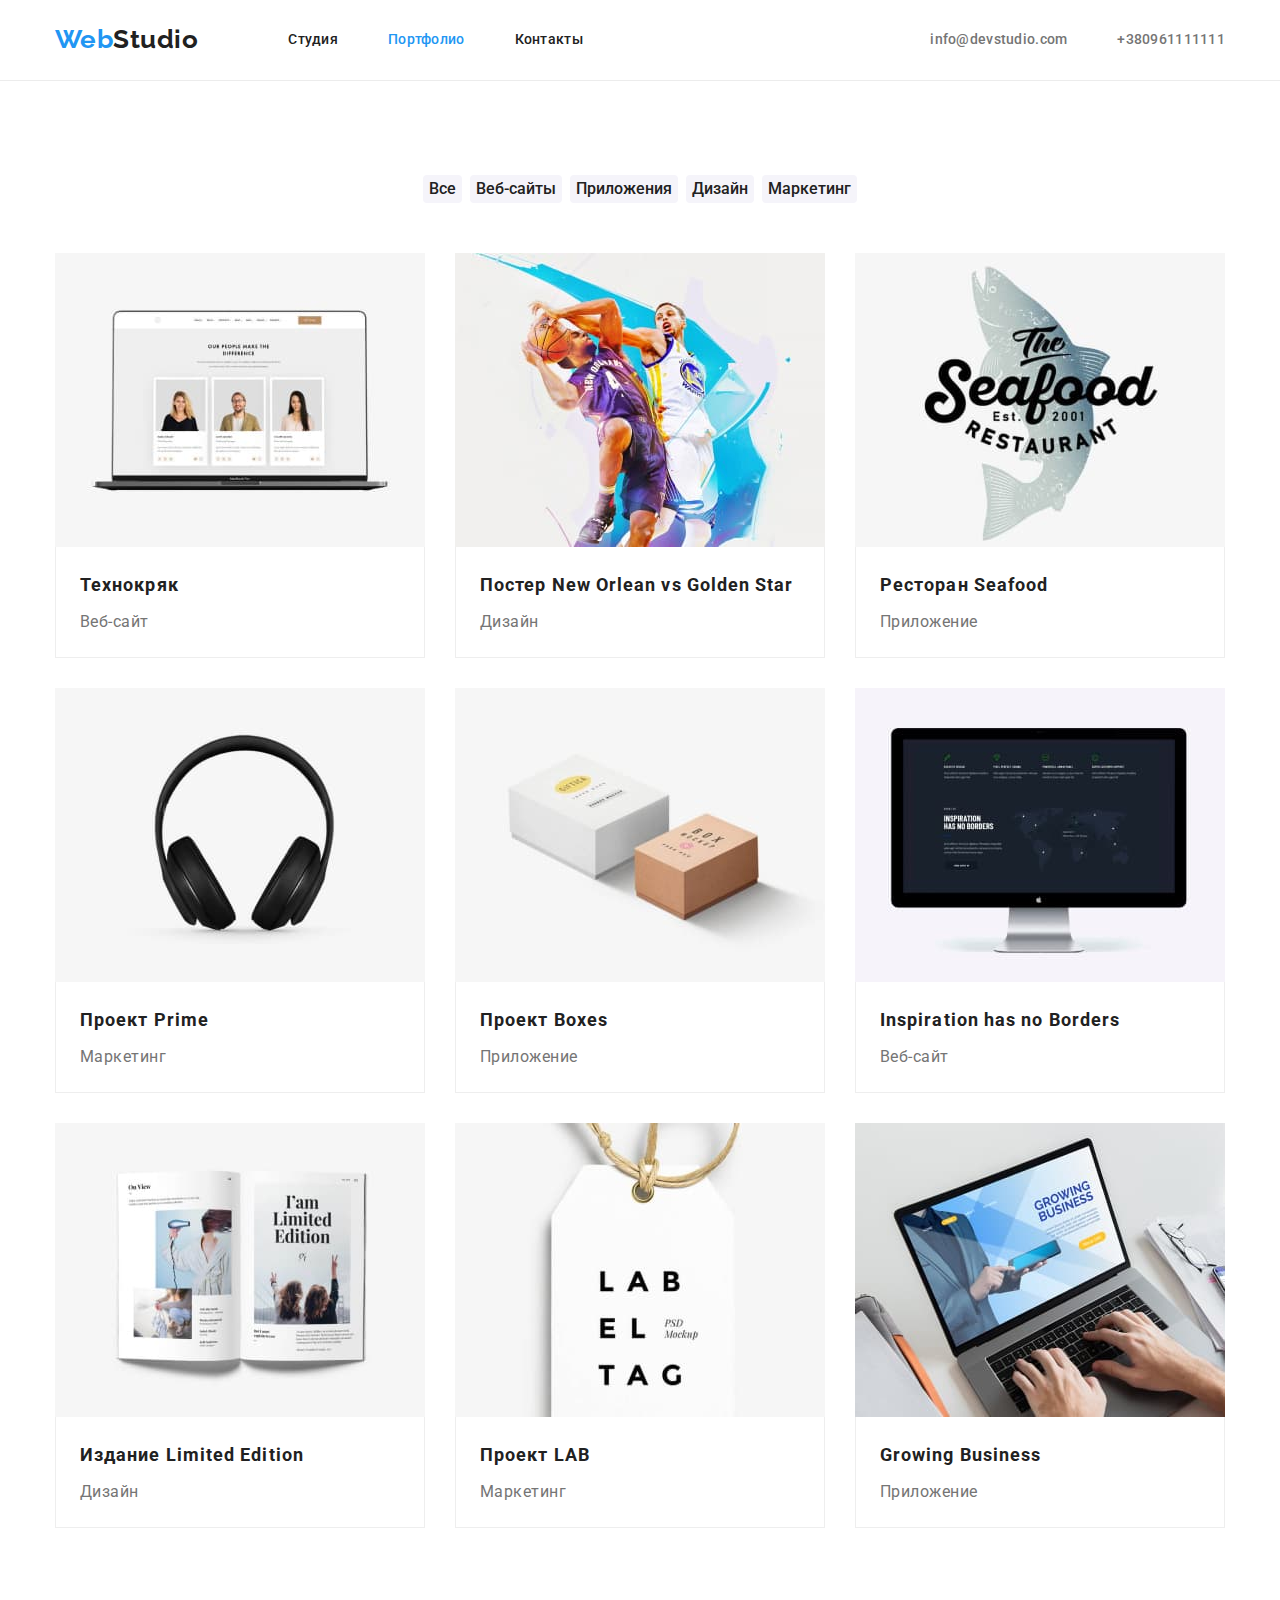
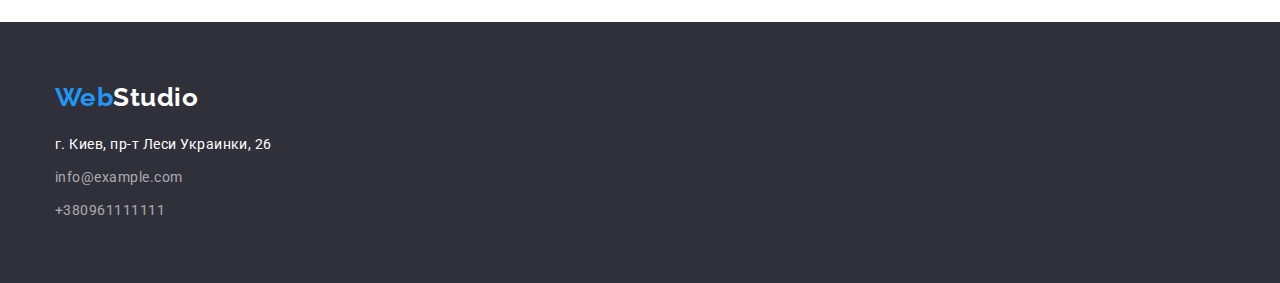
==== portfolio.html @ 136fb444 "first commit" ====
<!DOCTYPE html>
<html lang="ru">
  <head class="head">
    <meta charset="UTF-8" />
    <meta http-equiv="X-UA-Compatible" content="IE=edge" />
    <meta name="viewport" content="width=device-width, initial-scale=1.0" />
    <title>WebStudio</title>
    <link rel="preconnect" href="https://fonts.googleapis.com" />
    <link rel="preconnect" href="https://fonts.gstatic.com" crossorigin />
    <link
      href="https://fonts.googleapis.com/css2?family=Raleway:wght@700&family=Roboto:wght@400;500;700;900&display=swap"
      rel="stylesheet"
    />
    <link rel="stylesheet" href="./css/modern-normalize.css" />
    <link rel="stylesheet" href="./css/styles.css" />
  </head>

  <body class="body">
    <!---Шапка сайта-->
    <header class="header">
      <div class="container main-nav">
        <nav class="nav">
          <a href="/" class="logo"> <span class="logo-accent">Web</span>Studio</a>
          <ul class="site-nav">
            <li class="site-nav-item">
              <a href="./index.html" class="site-nav-link">Студия</a>
            </li>
            <li class="site-nav-item">
              <a href="./portfolio.html" class="site-nav-link link current">Портфолио</a>
            </li>
            <li class="site-nav-item"><a href="" class="site-nav-link">Контакты</a></li>
          </ul>
        </nav>
        <ul class="auth-nav">
          <li class="auth-nav-item">
            <a href="mailto:info@devstudio.com" class="auth-nav-link">info@devstudio.com</a>
          </li>
          <li class="auth-nav-item">
            <a href="tel:+380961111111" class="auth-nav-link">+380961111111</a>
          </li>
        </ul>
      </div>
    </header>

    <!-- Main -->
    <main>
      <section class="section">
        <div class="container">
          <h1 class="visually-hidden">Проекты</h1>
          <ul class="buttons-list">
            <li class="item-button">
              <button type="button" class="button secondary">Все</button>
            </li>

            <li class="item-button">
              <button type="button" class="button secondary">Веб-сайты</button>
            </li>

            <li class="item-button">
              <button type="button" class="button secondary">Приложения</button>
            </li>

            <li class="item-button">
              <button type="button" class="button secondary">Дизайн</button>
            </li>

            <li class="item-button">
              <button type="button" class="button secondary">Маркетинг</button>
            </li>
          </ul>

          <ul class="project-list list">
            <li class="item-project">
              <a href="" class="link-project"
                ><img src="./images/img-8.jpeg" alt="Веб-сайт" width="370" />
                <div class="title-item">
                  <h2 class="project-title">Технокряк</h2>
                  <p class="project">Веб-сайт</p>
                </div>
              </a>
            </li>

            <li class="item-project">
              <a href="" class="link-project"
                ><img src="./images/img-9.jpeg" alt="Дизайн-макет" width="370" />
                <div class="title-item">
                  <h2 class="project-title">Постер New Orlean vs Golden Star</h2>
                  <p class="project">Дизайн</p>
                </div>
              </a>
            </li>

            <li class="item-project">
              <a href="" class="link-project"
                ><img src="./images/img-10.jpeg" alt="Лого приложения для ресторана" width="370" />
                <div class="title-item">
                  <h2 class="project-title">Ресторан Seafood</h2>
                  <p class="project">Приложение</p>
                </div>
              </a>
            </li>

            <li class="item-project">
              <a href="" class="link-project"
                ><img src="./images/img-11.jpeg" alt="Наушники" width="370" />
                <div class="title-item">
                  <h2 class="project-title">Проект Prime</h2>
                  <p class="project">Маркетинг</p>
                </div>
              </a>
            </li>

            <li class="item-project">
              <a href="" class="link-project"
                ><img src="./images/img-12.jpeg" alt="Две коробочки" width="370" />
                <div class="title-item">
                  <h2 class="project-title">Проект Boxes</h2>
                  <p class="project">Приложение</p>
                </div>
              </a>
            </li>

            <li class="item-project">
              <a href="" class="link-project"
                ><img src="./images/img-13.jpeg" alt="Веб-сайт" width="370" />
                <div class="title-item">
                  <h2 class="project-title">Inspiration has no Borders</h2>
                  <p class="project">Веб-сайт</p>
                </div>
              </a>
            </li>

            <li class="item-project">
              <a href="" class="link-project"
                ><img src="./images/img-14.jpeg" alt="Журнал" width="370" />
                <div class="title-item">
                  <h2 class="project-title">Издание Limited Edition</h2>
                  <p class="project">Дизайн</p>
                </div>
              </a>
            </li>

            <li class="item-project">
              <a href="" class="link-project"
                ><img src="./images/img-15.jpeg" alt="Бейдж" width="370" />
                <div class="title-item">
                  <h2 class="project-title">Проект LAB</h2>
                  <p class="project">Маркетинг</p>
                </div>
              </a>
            </li>

            <li class="item-project">
              <a href="" class="link-project"
                ><img src="./images/img-16.jpeg" alt="Робота за ноутбуком" width="370" />
                <div class="title-item">
                  <h2 class="project-title">Growing Business</h2>
                  <p class="project">Приложение</p>
                </div>
              </a>
            </li>
          </ul>
        </div>
      </section>
    </main>

    <!-- Футер -->
    <footer class="footer">
      <div class="container">
        <a href="/" class="logo-footer link"> <span class="logo-accent">Web</span>Studio</a>
        <address class="address">
          <ul class="list-footer">
            <li class="item-footer">
              <a
                class="map link"
                href="https://goo.gl/maps/qB4iPWVN4ftwvtJb9"
                target="_blank"
                rel="noopener noreferrer"
              >
                г. Киев, пр-т Леси Украинки, 26</a
              >
            </li>
            <li class="item-footer-mail">
              <a href="mailto:info@example.com" class="footer-cont-link">info@example.com</a>
            </li>
            <li class="item-footer-phone">
              <a href="tel:+380961111111" class="footer-cont-link">+380961111111</a>
            </li>
          </ul>
        </address>
      </div>
    </footer>
  </body>
</html>
---- css/styles.css ----
:root {
  --primary-padding: 94px;

  --primary-text-color: #757575;
  --title-text-color: #212121;
  --accent-color: #2196f3;
  --primary-white-color: #ffffff;
}

.body {
  background-color: var(--primary-white-color);
  color: var(--primary-text-color);
  font-family: roboto, sans-serif;
  letter-spacing: 0.03em;
}

.item {
  list-style: none;
}

/* Utility */
p,
ul,
h1,
h2,
h3,
h4,
h5,
h6 {
  margin: 0;
}

ul {
  list-style: none;
  padding: 0;
}

.section {
  padding-top: 94px;
  padding-bottom: 94px;
}

.list {
  padding: 0;
  margin: 0;
  list-style: none;
}

.button {
  cursor: pointer;
}

.container {
  margin-left: auto;
  margin-right: auto;
  width: 1200px;
  padding-left: 15px;
  padding-right: 15px;


}

img {
  display: block;
  max-width: 100%;
  height: auto;
}

*,
*::before,
*::after {
  box-sizing: border-box;
}

/* Header Logo */
.header {
  border-bottom: 1px solid #ececec;
}

.logo {
  display: flex;
  margin-right: 90px;
  color: var(--title-text-color);
  font-family: raleway, sans-serif;
  font-weight: 700;
  font-size: 26px;
  line-height: 1.19;
  text-decoration: none;
}
.logo-accent {
  color: var(--accent-color);
}

/* nav */
.nav {
  display: flex;
}

/* Site nav */
.site-nav {
  display: flex;
  margin-right: auto;
}
.site-nav-item:not(:last-child) {
  margin-right: 50px;
}

.site-nav-link,
.auth-nav-link {
  display: block;
  padding-top: 32px;
  padding-bottom: 32px;

  letter-spacing: 0.02em;
  font-family: Roboto;
  font-style: normal;
  font-weight: 500;
  font-size: 14px;
  line-height: 1.14;
  text-decoration: none;
}

.site-nav-link {
  color: var(--title-text-color);
}

.auth-nav-link {
  color: var(--primary-text-color);
}

.site-nav-link:hover,
.auth-nav-link:hover,
.site-nav-link:focus,
.auth-nav-link:focus {
  color: var(--accent-color);
}

/* Auth nav */
.auth-nav {
  display: flex;
}
.auth-nav-item:not(:last-child) {
  margin-right: 50px;
}

/* Container main-nav */
.main-nav,
.nav {
  align-items: center;
  display: flex;
}
.main-nav {
  justify-content: space-between;
}

.section-title {
  color: var(--title-text-color);
  font-weight: 700;
  font-size: 36px;
  line-height: 1.17;
  text-align: center;
}

.team-member {
  color: var(--title-text-color);
}

.site-nav .link.current {
  color: var(--accent-color);
}

/* Hero */
.hero {
  max width: 1600px;
  padding: 200px 0;

  background-color: #2f303a;
  text-align: center;
}

.hero-title {
  margin-bottom: 30px;

  color: var(--primary-white-color);
  font-weight: 900;
  font-size: 44px;
  line-height: 1.36;
  letter-spacing: 0.06em;
  text-transform: uppercase;
}

.hero-button {

  background-color: var(--accent-color);
  color: var(--primary-white-color);
  cursor: pointer;
  border-color: transparent;
  letter-spacing: 0.06em;
  box-shadow: 0px 4px 4px rgba(0, 0, 0, 0.15);
  border-radius: 4px;
  font-weight: 700;
  font-size: 16px;
  line-height: 1.88;
}

.hero-button:focus,
.hero-button:hover {
  background-color: #188ce8;
}

/* features */

.visually-hidden {
  position: absolute;
  white-space: nowrap;
  width: 1px;
  height: 1px;
  overflow: hidden;
  border: 0;
  padding: 0;
  clip: rect(0 0 0 0);
  clip-path: inset(50%);
  margin: -1px;
}

.feature {
  display: flex;
}

.feature-item {
  width: 270px;
  margin-right: 30px;
}

.feature-item:last-child {
  margin-right: 0;
}

.feature-title {
  margin-bottom: 10px;

  color: var(--title-text-color);
  font-weight: 700;
  font-size: 14px;
  line-height: 1.14;
  text-transform: uppercase;
}
.feature-text {
  color: var(--primary-text-color);
  font-size: 14px;
  line-height: 2;
}

/* What we do */
.works-section {
  padding-top: 0;
}

.section-title {
  margin-bottom: 50px;
}

.works {
  display: flex;
}

.works .item {
  width: 370px;
  margin-right: 30px;
}

.works .item:nth-child(3n) {
  margin-right: 0;
}


/* Our team */
.team {
  width: 100%;
  background-color: #f5f4fa;
}

.section-title.team {
  padding-top: var(--primary-padding);
}

.list-team {
  display: flex;
}

.team-item{
  width: 270px;
  margin-right: 30px;

  box-shadow: 0px 1px 3px rgba(0, 0, 0, 0.12), 0px 1px 1px rgba(0, 0, 0, 0.14), 0px 2px 1px rgba(0, 0, 0, 0.2);
  border-radius: 0px 0px 4px 4px;
  background-color: #fff;
}

.team-item:last-child{
  margin-right: 0;
}

.team-text {
  padding-top: 30px;
  padding-bottom: 30px;
}

.team-member {
  margin-bottom: 10px;

  font-weight: 500;
  font-size: 16px;
  line-height: 1.19;
  text-align: center;
}
.position {

  font-size: 16px;
  line-height: 1.19;
  text-align: center;
}

/* Projects */
.buttons-list {
  display: block;
  display: flex;
  flex-wrap: wrap;
  justify-content: center;
    margin-bottom: 50px;

}

.item-button {
  margin-right: 8px;
}
.item-button:last-child {
  margin-right: 0;
}



.button.secondary {
  color: var(--title-text-color);
  background-color: #f5f4fa;
  font-weight: 500;
  font-size: 16px;
  line-height: 1.63;
  border-radius: 4px;
}

.button.secondary:hover,
.button.secondary:focus {
  background-color: var(--accent-color);
  color: var(--primary-white-color);
}
.button.secondary {
  cursor: pointer;
  border-radius: 4px;
  border: transparent;
}

.project-list .link-project {
  text-decoration: none;
}

.project-list {
  display: flex;
  flex-wrap: wrap;
}

.title-item {
  padding: 20px 24px;
  border-right: 1px solid #eeeeee;
  border-bottom: 1px solid #eeeeee;
  border-left: 1px solid #eeeeee;
}

.item-project {
  margin-right: 30px;
  margin-bottom: 30px;
}

.item-project:nth-child(3n) {
  margin-right: 0;
}

.item-project:nth-last-child(-n + 3) {
  margin-bottom: var(--primary-margin-bottom);
}

.project-list h2 {
  color: var(--title-text-color);
  font-weight: 700;
  font-size: 18px;
  line-height: 2;
  letter-spacing: 0.06em;
}
.project {
  margin-top: 4px;
  color: var(--primary-text-color);
  font-size: 16px;
  line-height: 1.88;
}

/* footer */
.logo-footer {
  margin-bottom: 20px;
  display: inline-block;
  color: var(--primary-white-color);
  text-decoration: none;
}

.footer {
padding: 60px 0;
background-color: #2f303a;
background-size: cover;}

.logo-footer,
.logo-accent {
  font-family: Raleway;
  font-weight: 700;
  font-size: 26px;
  line-height: calc(31 / 26);
}

.map {
  margin-bottom: 9px;

  color: var(--primary-white-color);
  font-style: normal;
  font-size: 14px;
  line-height: 1.71;
  text-decoration: none;
}

.item-footer {
  margin-bottom: 9px;
}

.item-footer-mail {
  margin-bottom: 9px;
}

.footer-cont-link {
  text-decoration: none;
    color: rgba(255, 255, 255, 0.6);
  font-style: normal;
  font-size: 14px;
  line-height: 1.71;

}


/* основной цвет заголовков: #212121; */
/* основной цвет текста : #757575; */
/* белый : #FFFFFF */
/* акцент : #2196F3 */
/* фон футера : #2F303A */
/* вторичный цвет фона background: #F5F4FA;
 */ ;
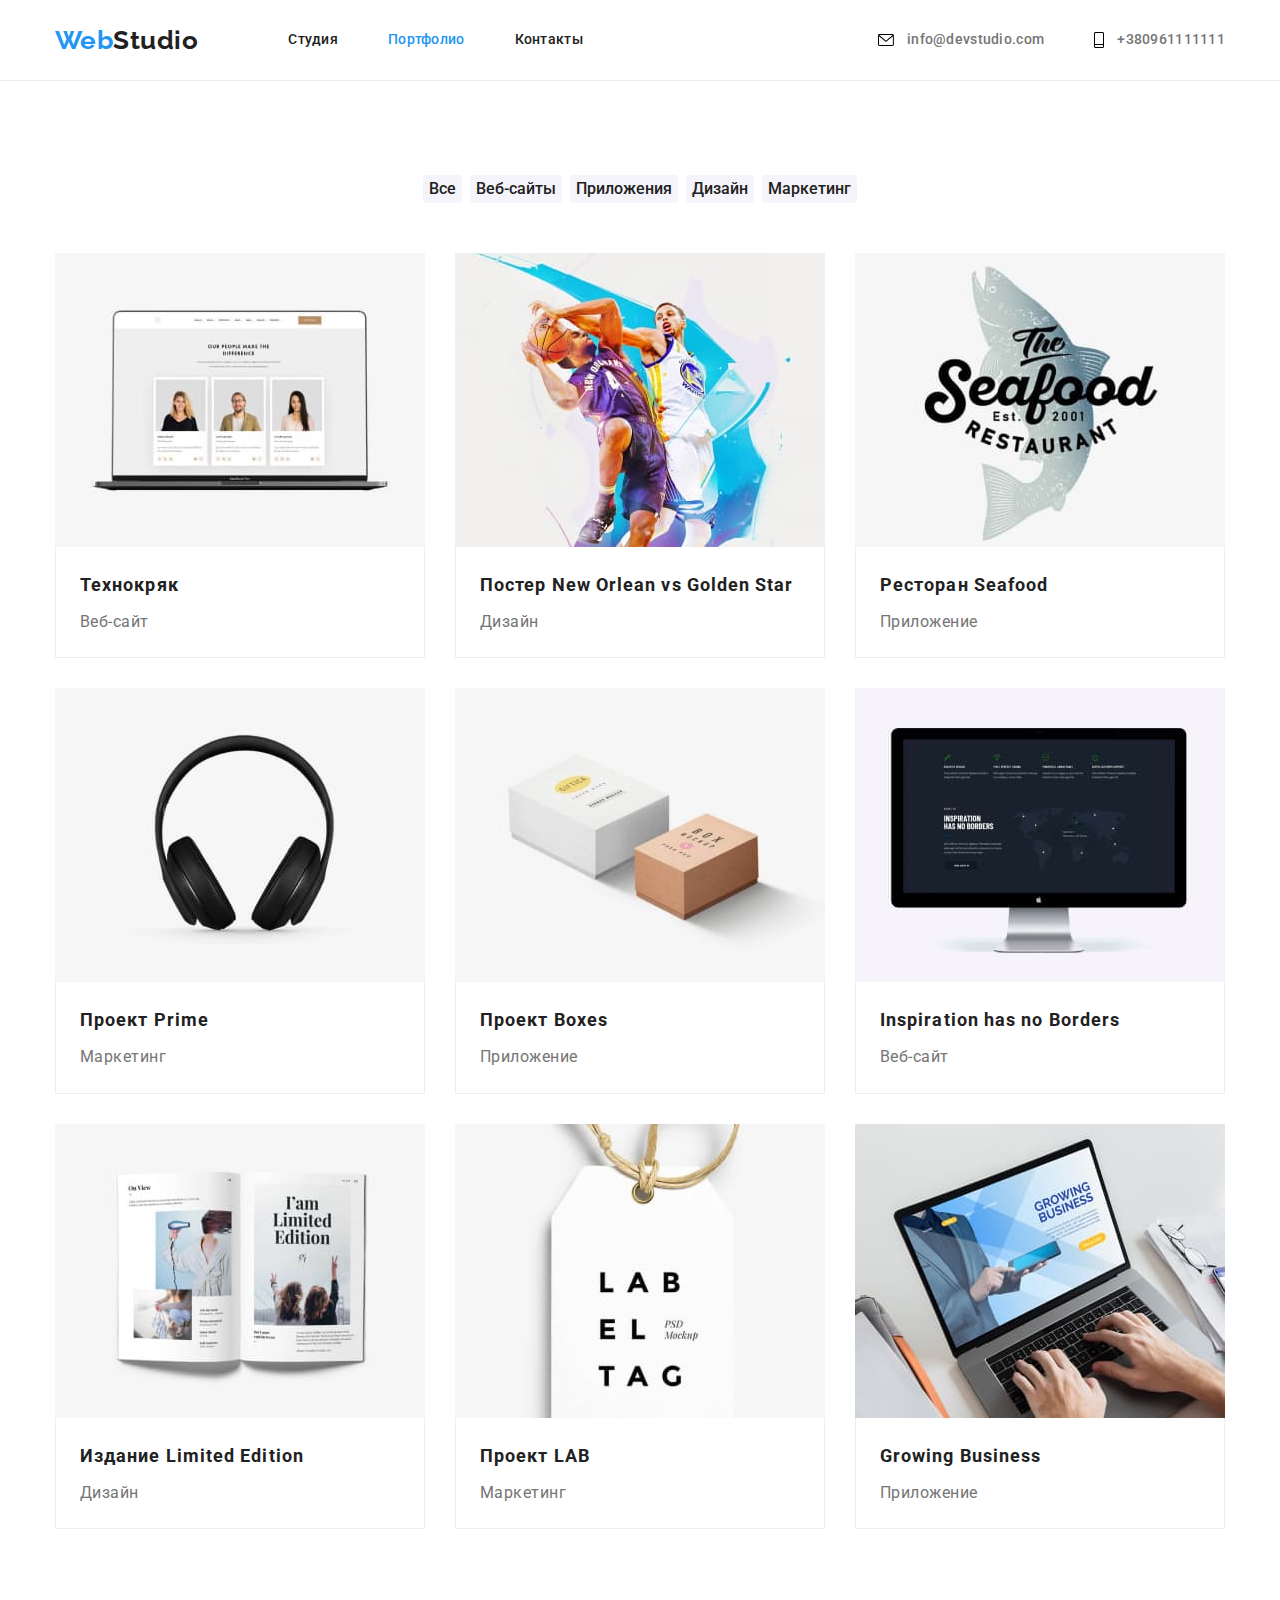
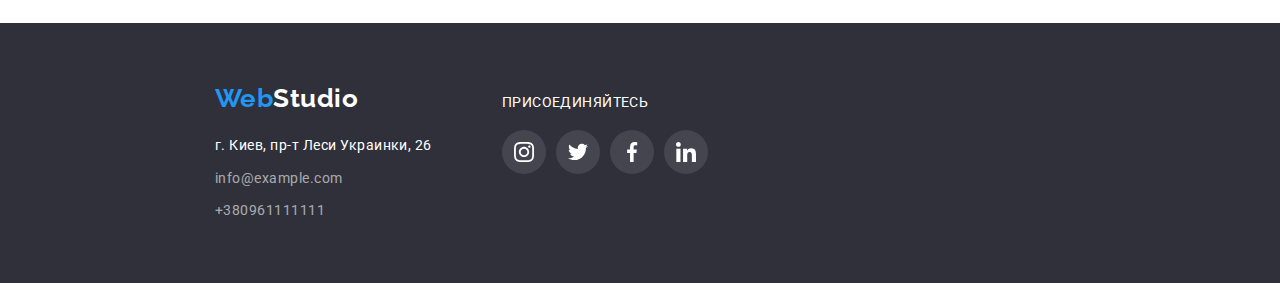
==== commit 95738b39: "Finish" ====
--- a/portfolio.html
+++ b/portfolio.html
@@ -4,7 +4,7 @@
     <meta charset="UTF-8" />
     <meta http-equiv="X-UA-Compatible" content="IE=edge" />
     <meta name="viewport" content="width=device-width, initial-scale=1.0" />
-    <title>WebStudio</title>
+    <title>Portfolio</title>
     <link rel="preconnect" href="https://fonts.googleapis.com" />
     <link rel="preconnect" href="https://fonts.gstatic.com" crossorigin />
     <link
@@ -33,10 +33,20 @@
         </nav>
         <ul class="auth-nav">
           <li class="auth-nav-item">
-            <a href="mailto:info@devstudio.com" class="auth-nav-link">info@devstudio.com</a>
+            <a href="mailto:info@devstudio.com" class="auth-nav-link">
+              <svg class="icon-envelope" width="16" height="12">
+                <use href="./images/icons.svg#icon-envelope"></use>
+              </svg>
+              info@devstudio.com</a
+            >
           </li>
           <li class="auth-nav-item">
-            <a href="tel:+380961111111" class="auth-nav-link">+380961111111</a>
+            <a href="tel:+380961111111" class="auth-nav-link">
+              <svg class="icon-phone" width="10" height="16">
+                <use href="./images/icons.svg#icon-phone"></use>
+              </svg>
+              +380961111111</a
+            >
           </li>
         </ul>
       </div>
@@ -166,28 +176,59 @@
 
     <!-- Футер -->
     <footer class="footer">
-      <div class="container">
-        <a href="/" class="logo-footer link"> <span class="logo-accent">Web</span>Studio</a>
-        <address class="address">
-          <ul class="list-footer">
-            <li class="item-footer">
-              <a
-                class="map link"
-                href="https://goo.gl/maps/qB4iPWVN4ftwvtJb9"
-                target="_blank"
-                rel="noopener noreferrer"
-              >
-                г. Киев, пр-т Леси Украинки, 26</a
-              >
-            </li>
-            <li class="item-footer-mail">
-              <a href="mailto:info@example.com" class="footer-cont-link">info@example.com</a>
-            </li>
-            <li class="item-footer-phone">
-              <a href="tel:+380961111111" class="footer-cont-link">+380961111111</a>
-            </li>
-          </ul>
-        </address>
+      <div class="container-footer">
+        <div class="container-adress">
+          <a class="logo-footer link" href=""> <span class="logo-accent">Web</span>Studio</a>
+          <address class="address">
+            <ul class="list-footer">
+              <li class="item-footer">
+                <a
+                  class="map link"
+                  href="https://goo.gl/maps/qB4iPWVN4ftwvtJb9"
+                  target="_blank"
+                  rel="noopener noreferrer"
+                >
+                  г. Киев, пр-т Леси Украинки, 26</a
+                >
+              </li>
+              <li class="item-footer-mail">
+                <a href="mailto:info@example.com" class="footer-cont-link">info@example.com</a>
+              </li>
+              <li class="item-footer-phone">
+                <a href="tel:+380961111111" class="footer-cont-link">+380961111111</a>
+              </li>
+            </ul>
+          </address>
+        </div>
+        <div class="socialnets-container">
+          <p class="footer-text">присоединяйтесь</p>
+          <ul class="list-netsfooter">
+            <li class="item-netsfooter">
+              <a class="link-netsfooter" href=""
+                ><svg class="icon-footer" width="20" height="20">
+                  <use href="./images/icons.svg#icon-instagram"></use></svg
+              ></a>
+            </li>
+            <li class="item-netsfooter">
+              <a class="link-netsfooter" href=""
+                ><svg class="icon-footer" width="20" height="20">
+                  <use href="./images/icons.svg#icon-twitter"></use></svg
+              ></a>
+            </li>
+            <li class="item-netsfooter">
+              <a class="link-netsfooter" href=""
+                ><svg class="icon-footer" width="20" height="20">
+                  <use href="./images/icons.svg#icon-facebook"></use></svg
+              ></a>
+            </li>
+            <li class="item-netsfooter">
+              <a class="link-netsfooter" href=""
+                ><svg class="icon-footer" width="20" height="20">
+                  <use href="./images/icons.svg#icon-linkedin"></use></svg
+              ></a>
+            </li>
+          </ul>
+        </div>
       </div>
     </footer>
   </body>
--- a/css/styles.css
+++ b/css/styles.css
@@ -131,17 +131,34 @@
 .site-nav-link:hover,
 .auth-nav-link:hover,
 .site-nav-link:focus,
-.auth-nav-link:focus {
+.auth-nav-link:focus
+{
   color: var(--accent-color);
+  fill: var(--accent-color);
 }
 
 /* Auth nav */
 .auth-nav {
   display: flex;
-}
+  justify-content: center;
+}
+
 .auth-nav-item:not(:last-child) {
   margin-right: 50px;
 }
+
+.auth-nav-item {
+  display: flex;
+}
+
+.icon-phone,
+.icon-envelope {
+  vertical-align: middle;
+  margin-right: 10px;
+  align-items: bottom;
+  justify-content: flex-end;
+}
+
 
 /* Container main-nav */
 .main-nav,
@@ -161,10 +178,6 @@
   text-align: center;
 }
 
-.team-member {
-  color: var(--title-text-color);
-}
-
 .site-nav .link.current {
   color: var(--accent-color);
 }
@@ -172,9 +185,20 @@
 /* Hero */
 .hero {
   max width: 1600px;
+  height: 600px;
+  margin-left: auto;
+  margin-right: auto;
+    background-color: #2f303a;
+  background-image: linear-gradient(
+      rgba(47, 48, 58, 0.4),
+      rgba(47, 48, 58, 0.4)
+    ),
+    url("../images/img-17.jpeg");
+  background-position: center;
+  background-size: cover;
+  background-repeat: no-repeat;
+
   padding: 200px 0;
-
-  background-color: #2f303a;
   text-align: center;
 }
 
@@ -227,6 +251,16 @@
   display: flex;
 }
 
+.thumb {
+  display: flex;
+  margin-bottom: 30px;
+align-items: center;
+justify-content: center;
+    background-color: #f5f4fa;
+  border-radius: 4px;
+
+}
+
 .feature-item {
   width: 270px;
   margin-right: 30px;
@@ -274,7 +308,8 @@
 }
 
 
-/* Our team */
+/*--- Our team ---*/
+
 .team {
   width: 100%;
   background-color: #f5f4fa;
@@ -303,7 +338,7 @@
 
 .team-text {
   padding-top: 30px;
-  padding-bottom: 30px;
+  padding-bottom: 16px;
 }
 
 .team-member {
@@ -313,14 +348,91 @@
   font-size: 16px;
   line-height: 1.19;
   text-align: center;
-}
+  color: var(--title-text-color);
+}
+
 .position {
-
   font-size: 16px;
   line-height: 1.19;
   text-align: center;
 }
 
+.socialnets {
+  margin-bottom: 30px;
+  display: flex;
+  align-items: center;
+  justify-content: center;
+}
+
+.socialnet-link {
+  display: flex;
+  background-color: var(--primary-white-color);
+  width: 100%;
+  height: 100%;
+  align-items: center;
+  justify-content: center;
+  color: var(--primary-text-color);
+  border-radius: 50%;
+}
+
+.icon {  
+  fill: #AFB1B8;
+
+}
+
+.socialnet-link:hover,
+.socialnet-link:focus {
+  background-color: #2196f3;
+}
+
+.icon:hover,
+.icon:focus {
+  fill: var(--primary-white-color);
+}
+
+.socialnet-item {
+  width: 44px;
+  height: 44px;
+}
+
+
+/* Our clients */
+
+.list-clients {
+  display: flex;
+  align-items: center;
+  justify-content: center;
+}
+
+.thumb-client {
+    display: flex;
+align-items: center;
+justify-content: center;
+  width: 170px;
+height: 92px;
+border: 1px solid #AFB1B8;
+border-radius: 4px;
+}
+
+.thumb-client:hover,
+.thumb-client:focus {
+  border-color:var(--accent-color)
+}
+.link-client {
+  fill: #AFB1B8;
+}
+
+.link-client:hover,
+.link-client:focus {
+  fill: #2196F3;
+}
+
+.item-client:not(:last-child)
+ {
+  margin-right: 30px;
+}
+
+
 /* Projects */
 .buttons-list {
   display: block;
@@ -333,12 +445,11 @@
 
 .item-button {
   margin-right: 8px;
-}
+} 
+
 .item-button:last-child {
   margin-right: 0;
 }
-
-
 
 .button.secondary {
   color: var(--title-text-color);
@@ -353,7 +464,9 @@
 .button.secondary:focus {
   background-color: var(--accent-color);
   color: var(--primary-white-color);
-}
+  box-shadow: 0px 3px 1px rgba(0, 0, 0, 0.1), 0px 1px 2px rgba(0, 0, 0, 0.08), 0px 2px 2px rgba(0, 0, 0, 0.12);
+}
+
 .button.secondary {
   cursor: pointer;
   border-radius: 4px;
@@ -362,6 +475,11 @@
 
 .project-list .link-project {
   text-decoration: none;
+}
+
+.item-project:hover,
+.item-project:focus {
+  box-shadow: 0px 1px 1px rgba(0, 0, 0, 0.12), 0px 4px 4px rgba(0, 0, 0, 0.06), 1px 4px 6px rgba(0, 0, 0, 0.16);
 }
 
 .project-list {
@@ -404,6 +522,22 @@
 }
 
 /* footer */
+.footer {
+padding: 60px 0;
+background-color: #2f303a;
+background-size: cover;
+}
+
+.container-footer {
+  display: flex;
+  align-items: baseline;
+}
+
+.container-adress {
+margin-left: 215px;
+margin-right: 70px;
+}
+
 .logo-footer {
   margin-bottom: 20px;
   display: inline-block;
@@ -411,10 +545,6 @@
   text-decoration: none;
 }
 
-.footer {
-padding: 60px 0;
-background-color: #2f303a;
-background-size: cover;}
 
 .logo-footer,
 .logo-accent {
@@ -448,9 +578,57 @@
   font-style: normal;
   font-size: 14px;
   line-height: 1.71;
-
-}
-
+}
+
+.footer-text {
+margin-bottom: 20px;
+
+font-size: 14px;
+line-height: calc(16 / 14);
+letter-spacing: 0.03em;
+text-transform: uppercase;
+color: var(--primary-white-color);
+
+}
+
+.list-netsfooter {
+  display: flex;
+  align-items: center;
+  justify-content: center;
+}
+
+.item-netsfooter {
+  width: 44px;
+  height: 44px;
+  align-items: center;
+  justify-content: center;
+
+background: rgba(255, 255, 255, 0.1);
+border-radius: 50%;
+}
+
+.item-netsfooter + .item-netsfooter {
+  margin-left: 10px;
+}
+
+.item-netsfooter:focus,
+.item-netsfooter:hover {
+  background-color: var(--accent-color);
+}
+
+.link-netsfooter {
+  display: flex;
+  align-items: center;
+  justify-content: center;
+  width: 100%;
+  height: 100%;
+}
+
+.icon-footer {
+  align-items: center;
+  justify-content: center;
+  fill: var(--primary-white-color)
+}
 
 /* основной цвет заголовков: #212121; */
 /* основной цвет текста : #757575; */
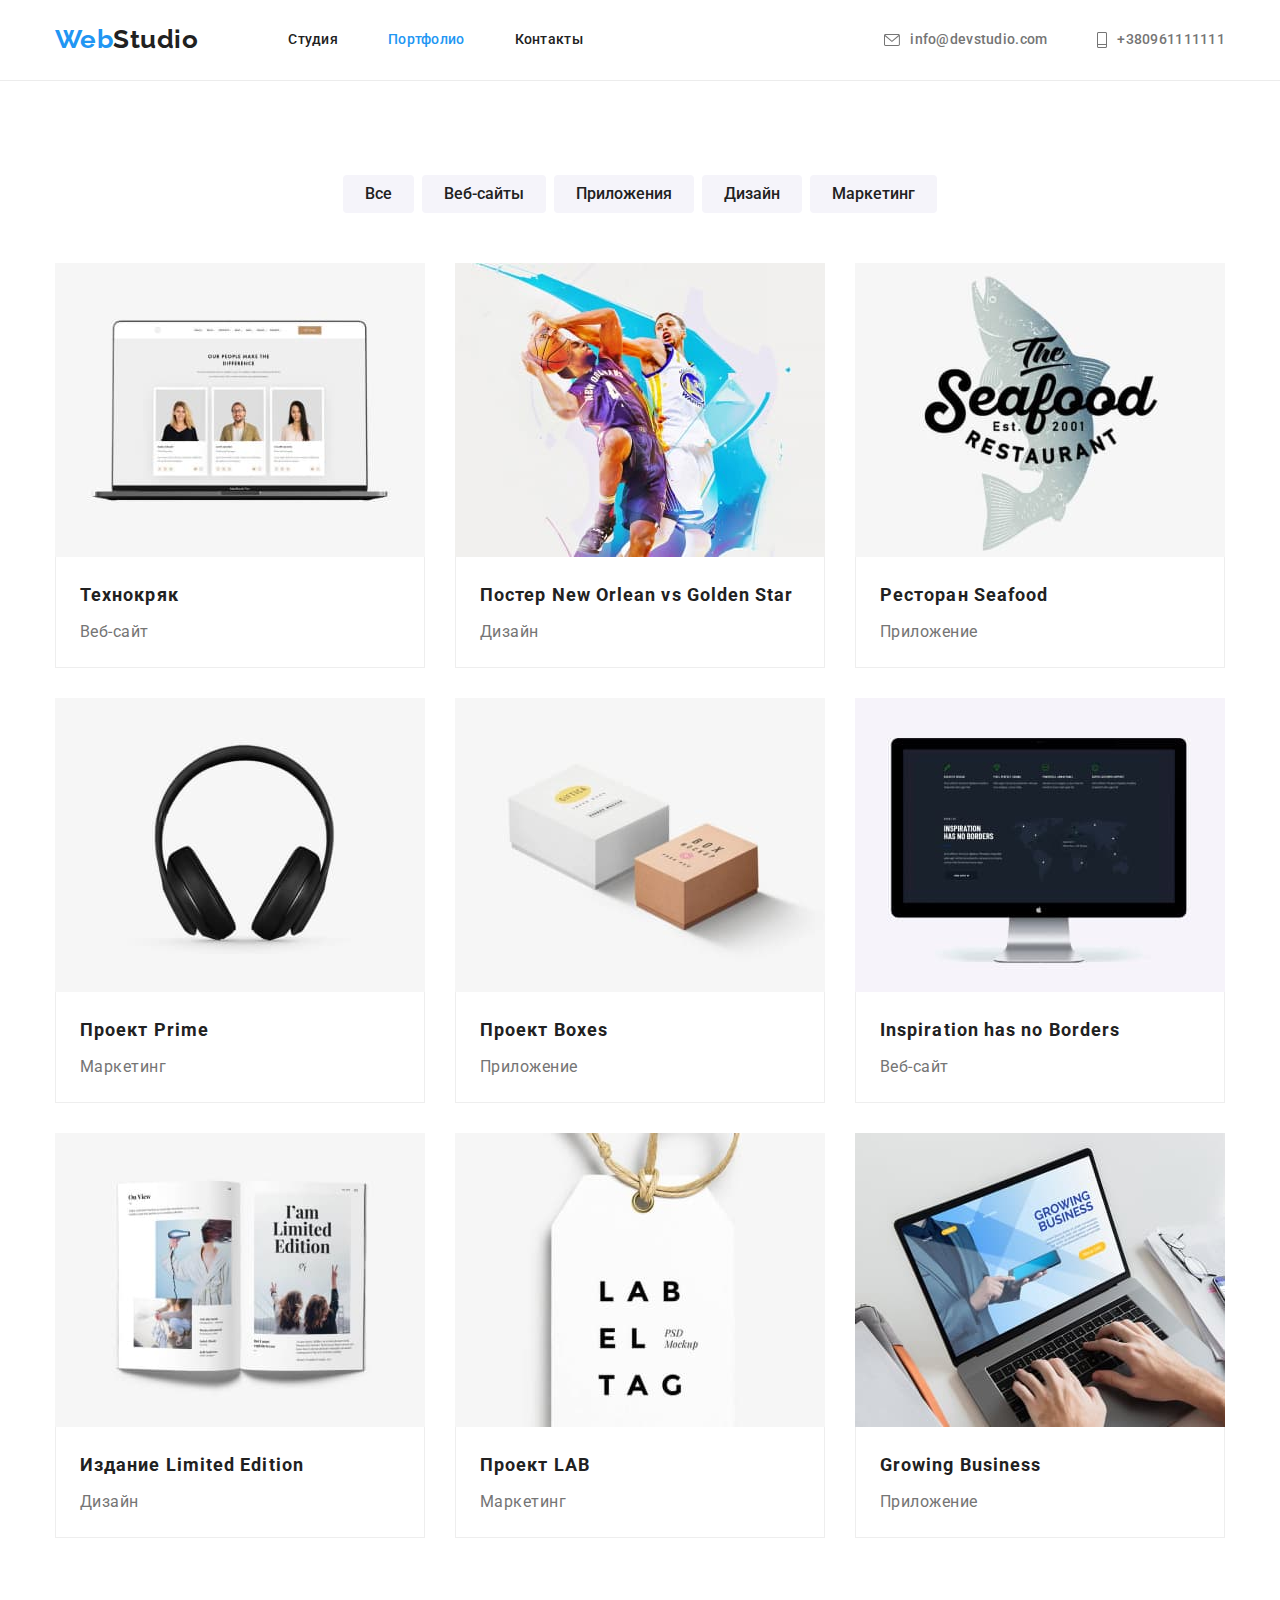
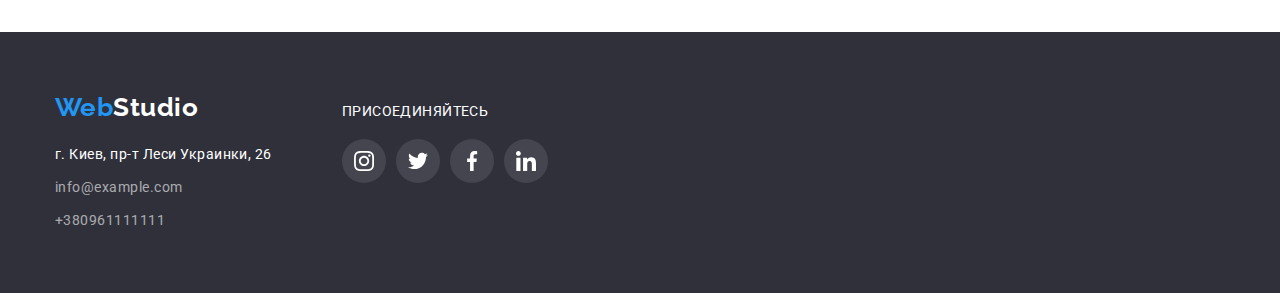
==== commit 8540aea7: "fixed" ====
--- a/portfolio.html
+++ b/portfolio.html
@@ -176,7 +176,7 @@
 
     <!-- Футер -->
     <footer class="footer">
-      <div class="container-footer">
+      <div class="container container-footer">
         <div class="container-adress">
           <a class="logo-footer link" href=""> <span class="logo-accent">Web</span>Studio</a>
           <address class="address">
--- a/css/styles.css
+++ b/css/styles.css
@@ -56,8 +56,6 @@
   width: 1200px;
   padding-left: 15px;
   padding-right: 15px;
-
-
 }
 
 img {
@@ -125,16 +123,16 @@
 }
 
 .auth-nav-link {
+  display: flex;
+  align-items: center;
   color: var(--primary-text-color);
 }
 
 .site-nav-link:hover,
 .auth-nav-link:hover,
 .site-nav-link:focus,
-.auth-nav-link:focus
-{
+.auth-nav-link:focus {
   color: var(--accent-color);
-  fill: var(--accent-color);
 }
 
 /* Auth nav */
@@ -153,12 +151,10 @@
 
 .icon-phone,
 .icon-envelope {
-  vertical-align: middle;
   margin-right: 10px;
-  align-items: bottom;
-  justify-content: flex-end;
-}
-
+
+  fill: currentColor;
+}
 
 /* Container main-nav */
 .main-nav,
@@ -184,16 +180,13 @@
 
 /* Hero */
 .hero {
-  max width: 1600px;
+  max-width: 1600px;
   height: 600px;
   margin-left: auto;
   margin-right: auto;
-    background-color: #2f303a;
-  background-image: linear-gradient(
-      rgba(47, 48, 58, 0.4),
-      rgba(47, 48, 58, 0.4)
-    ),
-    url("../images/img-17.jpeg");
+  background-color: #2f303a;
+  background-image: linear-gradient(rgba(47, 48, 58, 0.4), rgba(47, 48, 58, 0.4)),
+    url('../images/img-17.jpeg');
   background-position: center;
   background-size: cover;
   background-repeat: no-repeat;
@@ -214,7 +207,6 @@
 }
 
 .hero-button {
-
   background-color: var(--accent-color);
   color: var(--primary-white-color);
   cursor: pointer;
@@ -254,11 +246,11 @@
 .thumb {
   display: flex;
   margin-bottom: 30px;
-align-items: center;
-justify-content: center;
-    background-color: #f5f4fa;
+  height: 120px;
+  align-items: center;
+  justify-content: center;
+  background-color: #f5f4fa;
   border-radius: 4px;
-
 }
 
 .feature-item {
@@ -307,7 +299,6 @@
   margin-right: 0;
 }
 
-
 /*--- Our team ---*/
 
 .team {
@@ -323,7 +314,7 @@
   display: flex;
 }
 
-.team-item{
+.team-item {
   width: 270px;
   margin-right: 30px;
 
@@ -332,13 +323,13 @@
   background-color: #fff;
 }
 
-.team-item:last-child{
+.team-item:last-child {
   margin-right: 0;
 }
 
 .team-text {
   padding-top: 30px;
-  padding-bottom: 16px;
+  padding-bottom: 30px;
 }
 
 .team-member {
@@ -352,13 +343,13 @@
 }
 
 .position {
+  margin-bottom: 16px;
   font-size: 16px;
   line-height: 1.19;
   text-align: center;
 }
 
 .socialnets {
-  margin-bottom: 30px;
   display: flex;
   align-items: center;
   justify-content: center;
@@ -366,23 +357,24 @@
 
 .socialnet-link {
   display: flex;
-  background-color: var(--primary-white-color);
   width: 100%;
   height: 100%;
   align-items: center;
   justify-content: center;
-  color: var(--primary-text-color);
   border-radius: 50%;
-}
-
-.icon {  
-  fill: #AFB1B8;
-
+
+  color: #afb1b8;
+  background-color: var(--primary-white-color);
+}
+
+.icon {
+  fill: currentColor;
 }
 
 .socialnet-link:hover,
 .socialnet-link:focus {
-  background-color: #2196f3;
+  background-color: var(--accent-color);
+  color: var(--primary-white-color);
 }
 
 .icon:hover,
@@ -395,6 +387,9 @@
   height: 44px;
 }
 
+.socialnet-item + .socialnet-item {
+  margin-left: 10px;
+}
 
 /* Our clients */
 
@@ -404,34 +399,30 @@
   justify-content: center;
 }
 
-.thumb-client {
-    display: flex;
-align-items: center;
-justify-content: center;
+.icon-client {
+  fill: currentColor;
+}
+
+.link-client {
+  display: flex;
+  align-items: center;
+  justify-content: center;
   width: 170px;
-height: 92px;
-border: 1px solid #AFB1B8;
-border-radius: 4px;
-}
-
-.thumb-client:hover,
-.thumb-client:focus {
-  border-color:var(--accent-color)
-}
-.link-client {
-  fill: #AFB1B8;
+  height: 92px;
+  border: 1px solid #afb1b8;
+  border-radius: 4px;
+  color: #afb1b8;
 }
 
 .link-client:hover,
 .link-client:focus {
-  fill: #2196F3;
-}
-
-.item-client:not(:last-child)
- {
+  border-color: var(--accent-color);
+  color: var(--accent-color);
+}
+
+.item-client:not(:last-child) {
   margin-right: 30px;
 }
-
 
 /* Projects */
 .buttons-list {
@@ -439,25 +430,26 @@
   display: flex;
   flex-wrap: wrap;
   justify-content: center;
-    margin-bottom: 50px;
-
+  margin-bottom: 50px;
 }
 
 .item-button {
   margin-right: 8px;
-} 
+}
 
 .item-button:last-child {
   margin-right: 0;
 }
 
 .button.secondary {
-  color: var(--title-text-color);
+  padding: 6px 22px;
   background-color: #f5f4fa;
   font-weight: 500;
   font-size: 16px;
   line-height: 1.63;
   border-radius: 4px;
+
+  color: var(--title-text-color);
 }
 
 .button.secondary:hover,
@@ -477,9 +469,14 @@
   text-decoration: none;
 }
 
-.item-project:hover,
-.item-project:focus {
-  box-shadow: 0px 1px 1px rgba(0, 0, 0, 0.12), 0px 4px 4px rgba(0, 0, 0, 0.06), 1px 4px 6px rgba(0, 0, 0, 0.16);
+.link-project {
+  display: block;
+}
+
+.link-project:hover,
+.link-project:focus {
+  box-shadow: 0px 1px 1px rgba(0, 0, 0, 0.12), 0px 4px 4px rgba(0, 0, 0, 0.06),
+    1px 4px 6px rgba(0, 0, 0, 0.16);
 }
 
 .project-list {
@@ -523,9 +520,9 @@
 
 /* footer */
 .footer {
-padding: 60px 0;
-background-color: #2f303a;
-background-size: cover;
+  padding: 60px 0;
+  background-color: #2f303a;
+  background-size: cover;
 }
 
 .container-footer {
@@ -534,8 +531,7 @@
 }
 
 .container-adress {
-margin-left: 215px;
-margin-right: 70px;
+  margin-right: 70px;
 }
 
 .logo-footer {
@@ -544,7 +540,6 @@
   color: var(--primary-white-color);
   text-decoration: none;
 }
-
 
 .logo-footer,
 .logo-accent {
@@ -574,21 +569,21 @@
 
 .footer-cont-link {
   text-decoration: none;
-    color: rgba(255, 255, 255, 0.6);
+  color: rgba(255, 255, 255, 0.6);
   font-style: normal;
   font-size: 14px;
   line-height: 1.71;
 }
 
 .footer-text {
-margin-bottom: 20px;
-
-font-size: 14px;
-line-height: calc(16 / 14);
-letter-spacing: 0.03em;
-text-transform: uppercase;
-color: var(--primary-white-color);
-
+  margin-bottom: 20px;
+
+  font-size: 14px;
+  line-height: calc(16 / 14);
+  letter-spacing: 0.03em;
+  text-transform: uppercase;
+
+  color: var(--primary-white-color);
 }
 
 .list-netsfooter {
@@ -603,16 +598,16 @@
   align-items: center;
   justify-content: center;
 
-background: rgba(255, 255, 255, 0.1);
-border-radius: 50%;
+  background: rgba(255, 255, 255, 0.1);
+  border-radius: 50%;
 }
 
 .item-netsfooter + .item-netsfooter {
   margin-left: 10px;
 }
 
-.item-netsfooter:focus,
-.item-netsfooter:hover {
+.link-netsfooter:focus,
+.link-netsfooter:hover {
   background-color: var(--accent-color);
 }
 
@@ -622,12 +617,14 @@
   justify-content: center;
   width: 100%;
   height: 100%;
+  border-radius: 50%;
 }
 
 .icon-footer {
   align-items: center;
   justify-content: center;
-  fill: var(--primary-white-color)
+
+  fill: var(--primary-white-color);
 }
 
 /* основной цвет заголовков: #212121; */
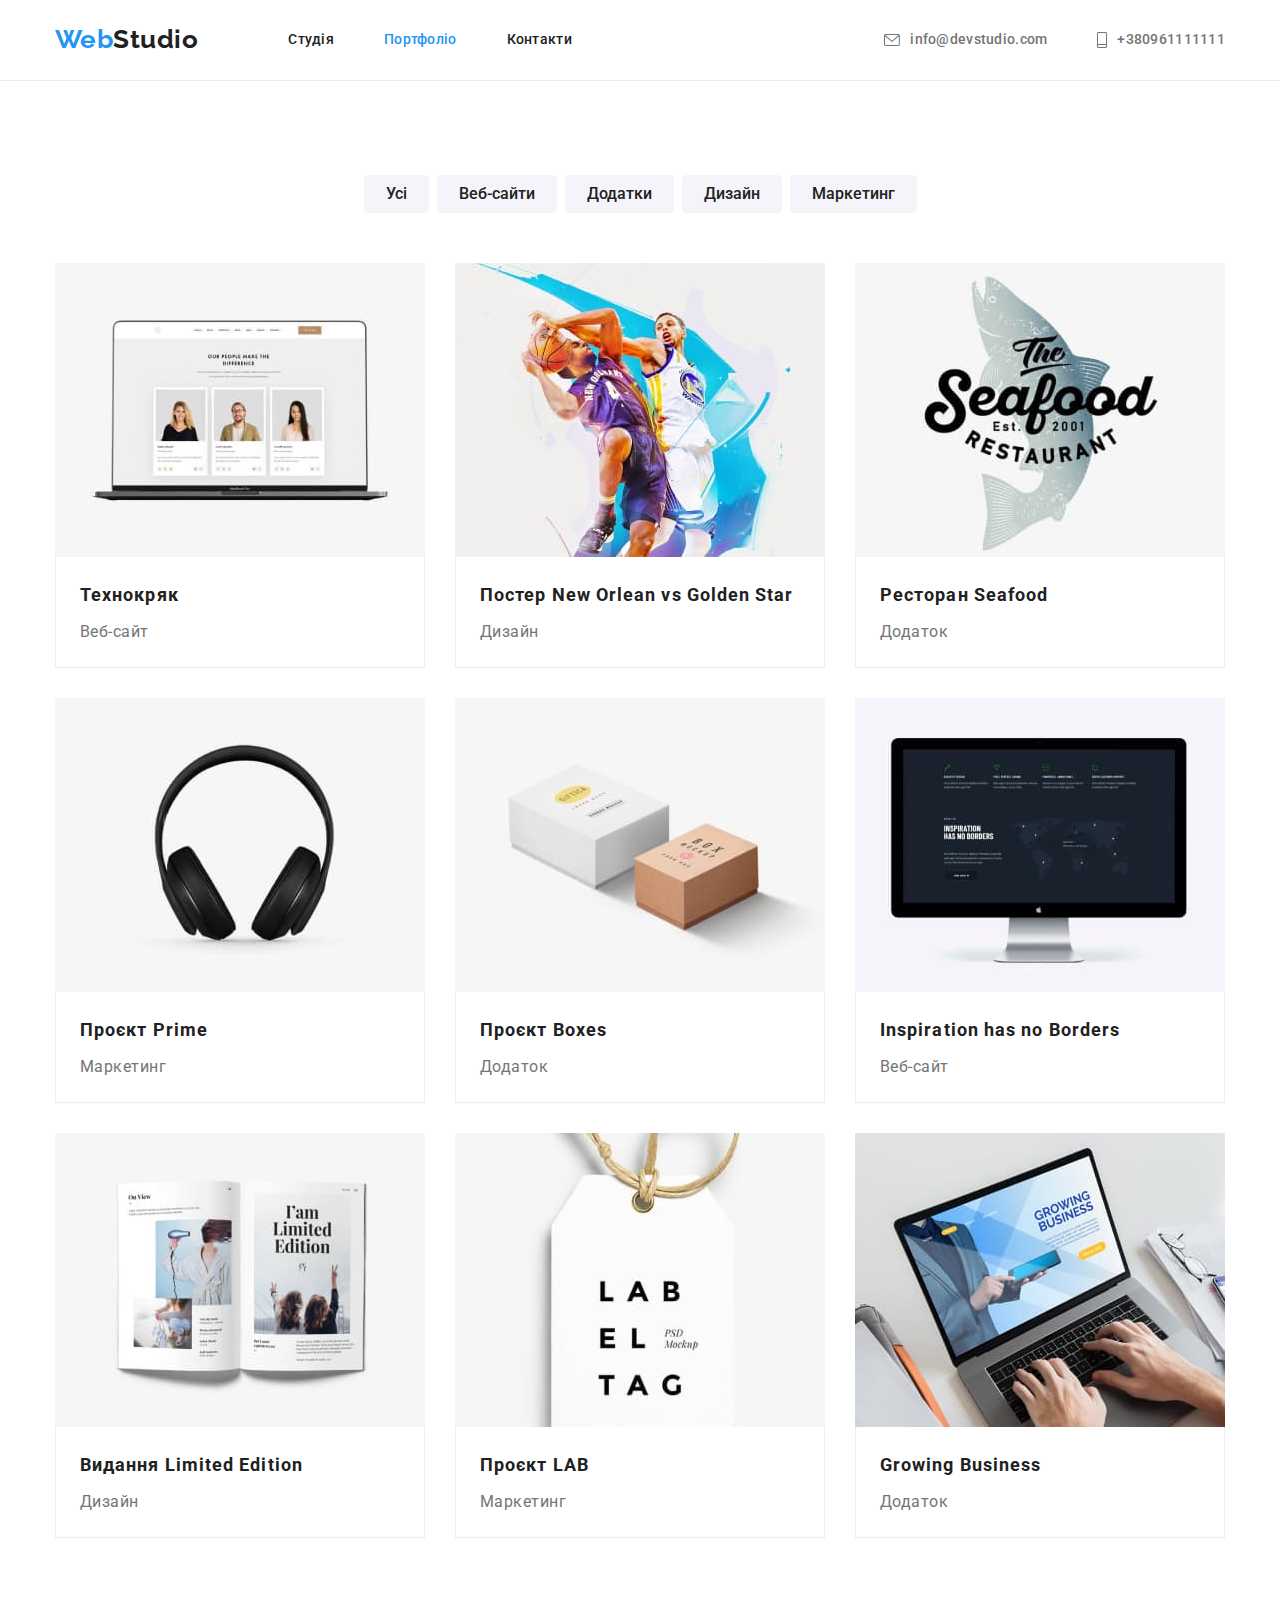
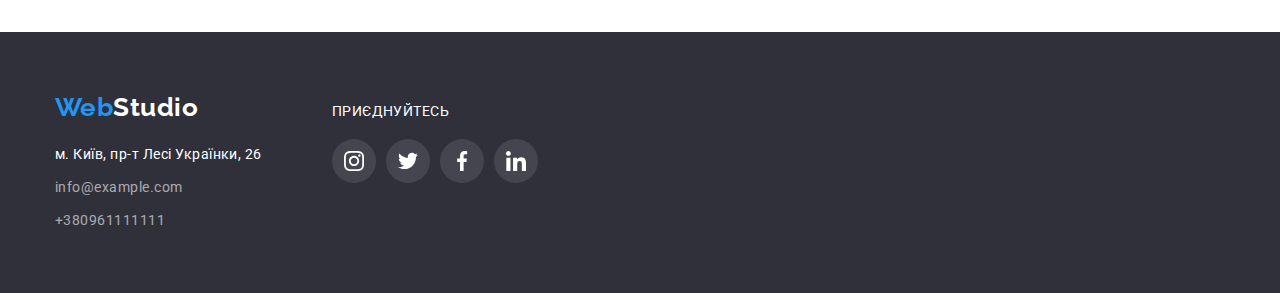
==== commit d2f2b9d2: "перекладено на українську" ====
--- a/portfolio.html
+++ b/portfolio.html
@@ -1,5 +1,5 @@
 <!DOCTYPE html>
-<html lang="ru">
+<html lang="ua">
   <head class="head">
     <meta charset="UTF-8" />
     <meta http-equiv="X-UA-Compatible" content="IE=edge" />
@@ -16,19 +16,25 @@
   </head>
 
   <body class="body">
-    <!---Шапка сайта-->
+    <!---Шапка сайту-->
     <header class="header">
       <div class="container main-nav">
         <nav class="nav">
-          <a href="/" class="logo"> <span class="logo-accent">Web</span>Studio</a>
+          <a href="/" class="logo">
+            <span class="logo-accent">Web</span>Studio</a
+          >
           <ul class="site-nav">
             <li class="site-nav-item">
-              <a href="./index.html" class="site-nav-link">Студия</a>
+              <a href="./index.html" class="site-nav-link">Студія</a>
             </li>
             <li class="site-nav-item">
-              <a href="./portfolio.html" class="site-nav-link link current">Портфолио</a>
-            </li>
-            <li class="site-nav-item"><a href="" class="site-nav-link">Контакты</a></li>
+              <a href="./portfolio.html" class="site-nav-link link current"
+                >Портфоліо</a
+              >
+            </li>
+            <li class="site-nav-item">
+              <a href="" class="site-nav-link">Контакти</a>
+            </li>
           </ul>
         </nav>
         <ul class="auth-nav">
@@ -56,18 +62,18 @@
     <main>
       <section class="section">
         <div class="container">
-          <h1 class="visually-hidden">Проекты</h1>
+          <h1 class="visually-hidden">Проєкти</h1>
           <ul class="buttons-list">
             <li class="item-button">
-              <button type="button" class="button secondary">Все</button>
-            </li>
-
-            <li class="item-button">
-              <button type="button" class="button secondary">Веб-сайты</button>
-            </li>
-
-            <li class="item-button">
-              <button type="button" class="button secondary">Приложения</button>
+              <button type="button" class="button secondary">Усі</button>
+            </li>
+
+            <li class="item-button">
+              <button type="button" class="button secondary">Веб-сайти</button>
+            </li>
+
+            <li class="item-button">
+              <button type="button" class="button secondary">Додатки</button>
             </li>
 
             <li class="item-button">
@@ -92,9 +98,15 @@
 
             <li class="item-project">
               <a href="" class="link-project"
-                ><img src="./images/img-9.jpeg" alt="Дизайн-макет" width="370" />
-                <div class="title-item">
-                  <h2 class="project-title">Постер New Orlean vs Golden Star</h2>
+                ><img
+                  src="./images/img-9.jpeg"
+                  alt="Дизайн-макет"
+                  width="370"
+                />
+                <div class="title-item">
+                  <h2 class="project-title">
+                    Постер New Orlean vs Golden Star
+                  </h2>
                   <p class="project">Дизайн</p>
                 </div>
               </a>
@@ -102,19 +114,23 @@
 
             <li class="item-project">
               <a href="" class="link-project"
-                ><img src="./images/img-10.jpeg" alt="Лого приложения для ресторана" width="370" />
+                ><img
+                  src="./images/img-10.jpeg"
+                  alt="Лого додатку ресторану"
+                  width="370"
+                />
                 <div class="title-item">
                   <h2 class="project-title">Ресторан Seafood</h2>
-                  <p class="project">Приложение</p>
-                </div>
-              </a>
-            </li>
-
-            <li class="item-project">
-              <a href="" class="link-project"
-                ><img src="./images/img-11.jpeg" alt="Наушники" width="370" />
-                <div class="title-item">
-                  <h2 class="project-title">Проект Prime</h2>
+                  <p class="project">Додаток</p>
+                </div>
+              </a>
+            </li>
+
+            <li class="item-project">
+              <a href="" class="link-project"
+                ><img src="./images/img-11.jpeg" alt="Навушники" width="370" />
+                <div class="title-item">
+                  <h2 class="project-title">Проєкт Prime</h2>
                   <p class="project">Маркетинг</p>
                 </div>
               </a>
@@ -122,10 +138,14 @@
 
             <li class="item-project">
               <a href="" class="link-project"
-                ><img src="./images/img-12.jpeg" alt="Две коробочки" width="370" />
-                <div class="title-item">
-                  <h2 class="project-title">Проект Boxes</h2>
-                  <p class="project">Приложение</p>
+                ><img
+                  src="./images/img-12.jpeg"
+                  alt="Дві коробочки"
+                  width="370"
+                />
+                <div class="title-item">
+                  <h2 class="project-title">Проєкт Boxes</h2>
+                  <p class="project">Додаток</p>
                 </div>
               </a>
             </li>
@@ -144,7 +164,7 @@
               <a href="" class="link-project"
                 ><img src="./images/img-14.jpeg" alt="Журнал" width="370" />
                 <div class="title-item">
-                  <h2 class="project-title">Издание Limited Edition</h2>
+                  <h2 class="project-title">Видання Limited Edition</h2>
                   <p class="project">Дизайн</p>
                 </div>
               </a>
@@ -154,7 +174,7 @@
               <a href="" class="link-project"
                 ><img src="./images/img-15.jpeg" alt="Бейдж" width="370" />
                 <div class="title-item">
-                  <h2 class="project-title">Проект LAB</h2>
+                  <h2 class="project-title">Проєкт LAB</h2>
                   <p class="project">Маркетинг</p>
                 </div>
               </a>
@@ -162,10 +182,14 @@
 
             <li class="item-project">
               <a href="" class="link-project"
-                ><img src="./images/img-16.jpeg" alt="Робота за ноутбуком" width="370" />
+                ><img
+                  src="./images/img-16.jpeg"
+                  alt="Робота за ноутбуком"
+                  width="370"
+                />
                 <div class="title-item">
                   <h2 class="project-title">Growing Business</h2>
-                  <p class="project">Приложение</p>
+                  <p class="project">Додаток</p>
                 </div>
               </a>
             </li>
@@ -178,7 +202,9 @@
     <footer class="footer">
       <div class="container container-footer">
         <div class="container-adress">
-          <a class="logo-footer link" href=""> <span class="logo-accent">Web</span>Studio</a>
+          <a class="logo-footer link" href="">
+            <span class="logo-accent">Web</span>Studio</a
+          >
           <address class="address">
             <ul class="list-footer">
               <li class="item-footer">
@@ -188,20 +214,24 @@
                   target="_blank"
                   rel="noopener noreferrer"
                 >
-                  г. Киев, пр-т Леси Украинки, 26</a
+                  м. Київ, пр-т Лесі Українки, 26</a
                 >
               </li>
               <li class="item-footer-mail">
-                <a href="mailto:info@example.com" class="footer-cont-link">info@example.com</a>
+                <a href="mailto:info@example.com" class="footer-cont-link"
+                  >info@example.com</a
+                >
               </li>
               <li class="item-footer-phone">
-                <a href="tel:+380961111111" class="footer-cont-link">+380961111111</a>
+                <a href="tel:+380961111111" class="footer-cont-link"
+                  >+380961111111</a
+                >
               </li>
             </ul>
           </address>
         </div>
         <div class="socialnets-container">
-          <p class="footer-text">присоединяйтесь</p>
+          <p class="footer-text">приєднуйтесь</p>
           <ul class="list-netsfooter">
             <li class="item-netsfooter">
               <a class="link-netsfooter" href=""
